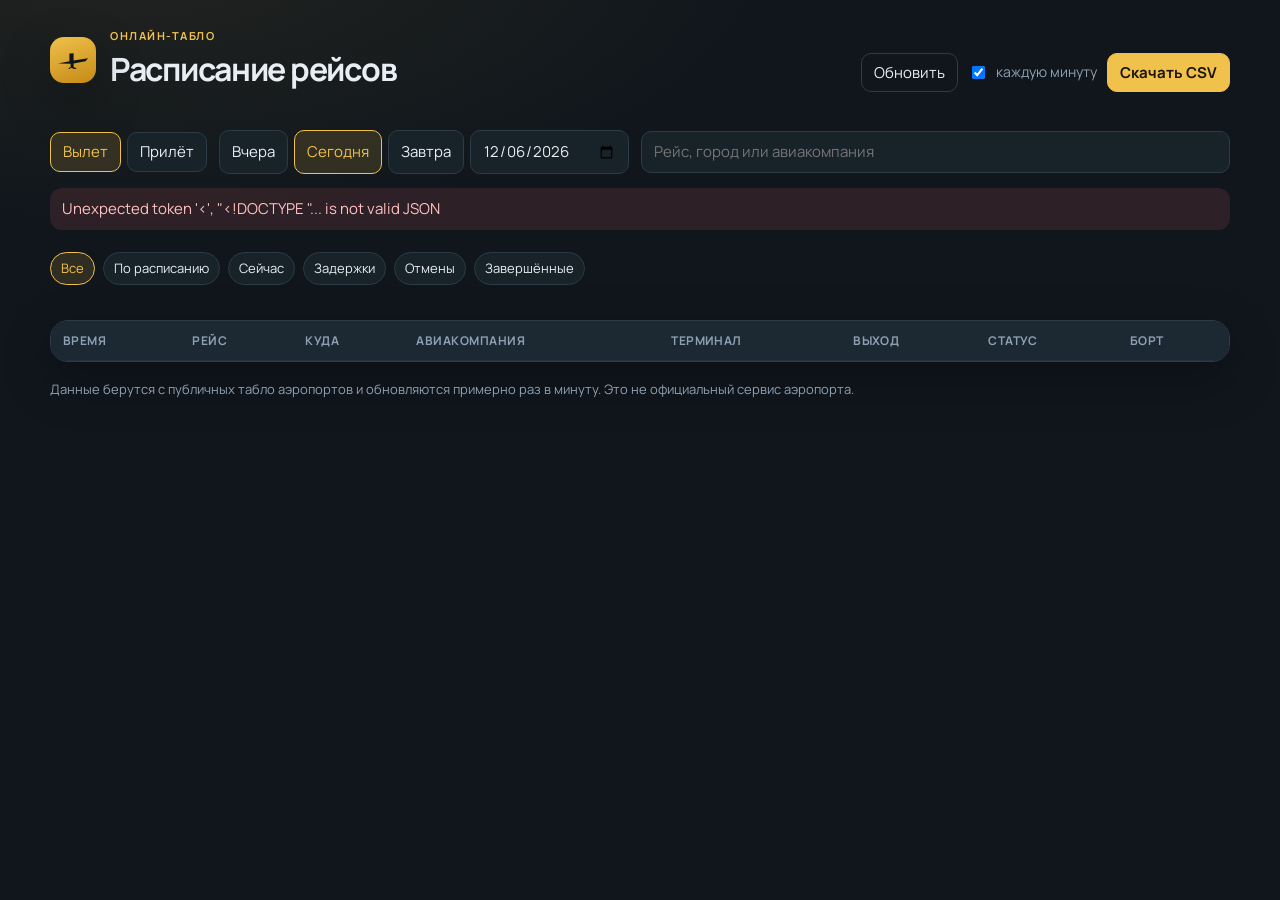
==== static/index.html @ a6740077 "Add a web board for public airport timetables. Co-authored-by: Cursor <cursoragent@cursor.com>" ====
<!DOCTYPE html>
<html lang="ru">
<head>
  <meta charset="utf-8">
  <meta name="viewport" content="width=device-width, initial-scale=1">
  <title>Табло — расписание аэропортов</title>
  <link rel="preconnect" href="https://fonts.googleapis.com">
  <link rel="preconnect" href="https://fonts.gstatic.com" crossorigin>
  <link href="https://fonts.googleapis.com/css2?family=IBM+Plex+Mono:wght@500;600&family=Manrope:wght@400;500;600;700&display=swap" rel="stylesheet">
  <link rel="icon" href="data:image/svg+xml,%3Csvg xmlns='http://www.w3.org/2000/svg' viewBox='0 0 32 32'%3E%3Crect width='32' height='32' rx='6' fill='%2310161d'/%3E%3Cpath fill='%23f0c14b' d='M4 18.5 14 16.2 14 8.2c0-.8.7-1.4 1.5-1.2.6.1 1 .7 1 1.3v7.6l10.2-2.2c.8-.2 1.6.4 1.6 1.2 0 .5-.3 1-.8 1.2L16.5 19.4V24l2.2 1.3c.4.2.5.6.3 1l-.4.6c-.2.3-.6.4-.9.2L15 25.4l-2.7 1.7c-.3.2-.7.1-.9-.2l-.4-.6c-.2-.4-.1-.8.3-1L13.5 24v-4.6L4.8 21.1c-.5.2-.8-.7-.8-1.2 0-.8.8-1.4 1.6-1.2z'/%3E%3C/svg%3E">
  <link rel="stylesheet" href="/static/styles.css">
</head>
<body>
  <div class="page">
    <header class="top">
      <div class="brand">
        <span class="mark" aria-hidden="true"></span>
        <div>
          <p class="eyebrow">Онлайн-табло</p>
          <h1>Расписание рейсов</h1>
        </div>
      </div>
      <div class="actions">
        <button type="button" id="refresh" class="ghost">Обновить</button>
        <label class="check"><input type="checkbox" id="auto" checked> каждую минуту</label>
        <button type="button" id="csv" class="solid">Скачать CSV</button>
      </div>
    </header>

    <section id="airports" class="airports" aria-label="Аэропорты"></section>

    <section class="toolbar">
      <div class="segment" role="tablist" aria-label="Направление">
        <button type="button" data-direction="departure" class="is-on" role="tab">Вылет</button>
        <button type="button" data-direction="arrival" role="tab">Прилёт</button>
      </div>
      <div id="dates" class="dates">
        <button type="button" data-shift="-1">Вчера</button>
        <button type="button" data-shift="0">Сегодня</button>
        <button type="button" data-shift="1">Завтра</button>
        <input id="date" type="date" aria-label="Дата">
      </div>
      <label class="search">
        <span class="sr">Поиск</span>
        <input id="query" type="search" placeholder="Рейс, город или авиакомпания" autocomplete="off">
      </label>
    </section>

    <p id="notice" class="banner" hidden></p>
    <p id="error" class="banner bad" hidden></p>

    <section id="stats" class="stats" aria-live="polite"></section>
    <div id="chips" class="chips" role="toolbar" aria-label="Фильтр статуса"></div>
    <p id="meta" class="meta"></p>

    <div class="board" id="board">
      <table>
        <thead>
          <tr>
            <th>Время</th>
            <th>Рейс</th>
            <th id="city-head">Куда</th>
            <th>Авиакомпания</th>
            <th>Терминал</th>
            <th id="gate-head">Выход</th>
            <th>Статус</th>
            <th>Борт</th>
          </tr>
        </thead>
        <tbody id="rows"></tbody>
      </table>
    </div>
    <p id="empty" class="empty" hidden>На эту дату рейсов нет.</p>

    <footer>
      <p>Данные берутся с публичных табло аэропортов и обновляются примерно раз в минуту. Это не официальный сервис аэропорта.</p>
    </footer>
  </div>
  <script src="/static/app.js"></script>
</body>
</html>
---- static/styles.css ----
:root {
  --bg: #10161c;
  --bg-raised: #182229;
  --bg-row: #141c23;
  --line: #2c3b48;
  --text: #e8eef4;
  --muted: #8ea0b3;
  --amber: #f0c14b;
  --amber-dim: rgba(240, 193, 75, 0.14);
  --good: #3dce97;
  --delay: #f0a35e;
  --bad: #ff6d6d;
  --info: #7eb6ff;
  --done: #9aa8b8;
  --shadow: 0 18px 50px rgba(0, 0, 0, 0.28);
  --mono: "IBM Plex Mono", "Cascadia Mono", Consolas, monospace;
  --sans: "Manrope", "Segoe UI", sans-serif;
}

* { box-sizing: border-box; }

html, body {
  margin: 0;
  min-height: 100%;
  background:
    radial-gradient(1200px 500px at 10% -10%, rgba(240, 193, 75, 0.08), transparent 55%),
    var(--bg);
  color: var(--text);
  font-family: var(--sans);
}

body {
  font-size: 15px;
  line-height: 1.45;
}

button, input { font: inherit; color: inherit; }

button {
  cursor: pointer;
  border: 1px solid var(--line);
  background: var(--bg-raised);
  border-radius: 10px;
  padding: 8px 12px;
}

button:hover { border-color: #476076; }

button.is-on,
.airport.is-on {
  background: var(--amber-dim);
  border-color: var(--amber);
  color: var(--amber);
}

.page {
  width: min(1180px, calc(100% - 32px));
  margin: 0 auto;
  padding: 28px 0 48px;
}

.top {
  display: flex;
  justify-content: space-between;
  gap: 20px;
  align-items: flex-end;
  margin-bottom: 22px;
}

.brand { display: flex; gap: 14px; align-items: center; }

.mark {
  width: 46px;
  height: 46px;
  border-radius: 14px;
  background:
    linear-gradient(160deg, #f0c14b, #c48a16);
  position: relative;
  box-shadow: var(--shadow);
}

.mark::before {
  content: "";
  position: absolute;
  inset: 13px 8px 14px;
  background: #10161c;
  clip-path: polygon(0 70%, 38% 58%, 38% 18%, 52% 16%, 52% 54%, 100% 42%, 92% 58%, 52% 70%, 52% 88%, 62% 96%, 58% 100%, 42% 92%, 38% 100%, 34% 96%, 42% 88%, 42% 72%);
}

.eyebrow {
  margin: 0;
  color: var(--amber);
  letter-spacing: 0.14em;
  text-transform: uppercase;
  font-size: 11px;
  font-weight: 700;
}

h1 {
  margin: 2px 0 0;
  font-size: 32px;
  letter-spacing: -0.04em;
  font-weight: 700;
}

.actions { display: flex; gap: 10px; align-items: center; flex-wrap: wrap; }

.ghost { background: transparent; }

.solid {
  background: var(--amber);
  color: #1b1404;
  border-color: var(--amber);
  font-weight: 700;
}

.check {
  display: flex;
  gap: 8px;
  align-items: center;
  color: var(--muted);
  font-size: 14px;
}

.airports {
  display: grid;
  grid-template-columns: repeat(3, 1fr);
  gap: 12px;
  margin-bottom: 16px;
}

.airport {
  text-align: left;
  padding: 14px 16px;
  border-radius: 16px;
  background: var(--bg-raised);
}

.airport .code {
  font-family: var(--mono);
  font-size: 20px;
  letter-spacing: 0.04em;
}

.airport .name { display: block; margin-top: 4px; font-weight: 700; }
.airport .city { color: var(--muted); font-size: 13px; }
.airport.is-on .name,
.airport.is-on .city { color: var(--text); }
.airport.is-on .code { color: var(--amber); }

.toolbar {
  display: grid;
  grid-template-columns: auto auto 1fr;
  gap: 12px;
  align-items: center;
  margin-bottom: 14px;
}

.segment, .dates { display: flex; gap: 6px; flex-wrap: wrap; }

.search input,
#date {
  width: 100%;
  background: var(--bg-raised);
  border: 1px solid var(--line);
  border-radius: 10px;
  padding: 9px 12px;
  outline: none;
}

#date { width: auto; }

.search input:focus,
#date:focus { border-color: var(--amber); }

.banner {
  margin: 0 0 12px;
  padding: 10px 12px;
  border-radius: 12px;
  background: var(--amber-dim);
  color: #ffe7ad;
}

.banner.bad {
  background: rgba(255, 109, 109, 0.12);
  color: #ffc1c1;
}

.stats {
  display: flex;
  gap: 18px;
  flex-wrap: wrap;
  color: var(--muted);
  font-size: 13px;
  margin-bottom: 10px;
}

.stats strong { color: var(--text); font-variant-numeric: tabular-nums; }

.chips { display: flex; gap: 8px; flex-wrap: wrap; margin-bottom: 8px; }

.chips button { padding: 6px 10px; border-radius: 999px; font-size: 13px; }

.meta { min-height: 1.3em; color: var(--muted); font-size: 13px; margin: 0 0 10px; }
.meta a { color: var(--amber); }

.board {
  overflow: auto;
  border: 1px solid var(--line);
  border-radius: 18px;
  background: #121a21;
  box-shadow: var(--shadow);
}

table { width: 100%; border-collapse: collapse; min-width: 860px; }

th, td {
  padding: 11px 12px;
  text-align: left;
  border-bottom: 1px solid #243140;
  vertical-align: top;
}

th {
  position: sticky;
  top: 0;
  background: #1c2832;
  color: var(--muted);
  font-size: 12px;
  font-weight: 700;
  letter-spacing: 0.04em;
  text-transform: uppercase;
}

tr:last-child td { border-bottom: 0; }
tbody tr:hover td { background: rgba(255, 255, 255, 0.025); }

.when {
  font-family: var(--mono);
  color: var(--amber);
  font-weight: 600;
  white-space: nowrap;
}

.when small, .sub {
  display: block;
  margin-top: 3px;
  color: var(--muted);
  font-family: var(--sans);
  font-weight: 500;
  font-size: 12px;
}

.flight-no {
  font-family: var(--mono);
  font-weight: 600;
  letter-spacing: 0.03em;
}

.city-code {
  color: var(--muted);
  font-family: var(--mono);
  font-size: 12px;
}

.pill {
  display: inline-block;
  padding: 3px 8px;
  border-radius: 999px;
  background: rgba(61, 206, 151, 0.12);
  color: var(--good);
  font-size: 13px;
}

.pill.delay { background: rgba(240, 163, 94, 0.14); color: var(--delay); }
.pill.bad { background: rgba(255, 109, 109, 0.14); color: var(--bad); }
.pill.info { background: rgba(126, 182, 255, 0.14); color: var(--info); }
.pill.done { background: rgba(154, 168, 184, 0.12); color: var(--done); }

.late { color: var(--delay); font-family: var(--mono); font-size: 12px; }

.empty { color: var(--muted); padding: 28px 4px; }

footer { margin-top: 18px; color: var(--muted); font-size: 13px; }

.sr {
  position: absolute;
  width: 1px;
  height: 1px;
  overflow: hidden;
  clip: rect(0 0 0 0);
}

.board.is-loading { opacity: 0.55; }

@media (max-width: 900px) {
  .toolbar, .airports, .top { grid-template-columns: 1fr; display: grid; }
  h1 { font-size: 26px; }
  .page { width: min(100% - 20px, 1180px); }
}
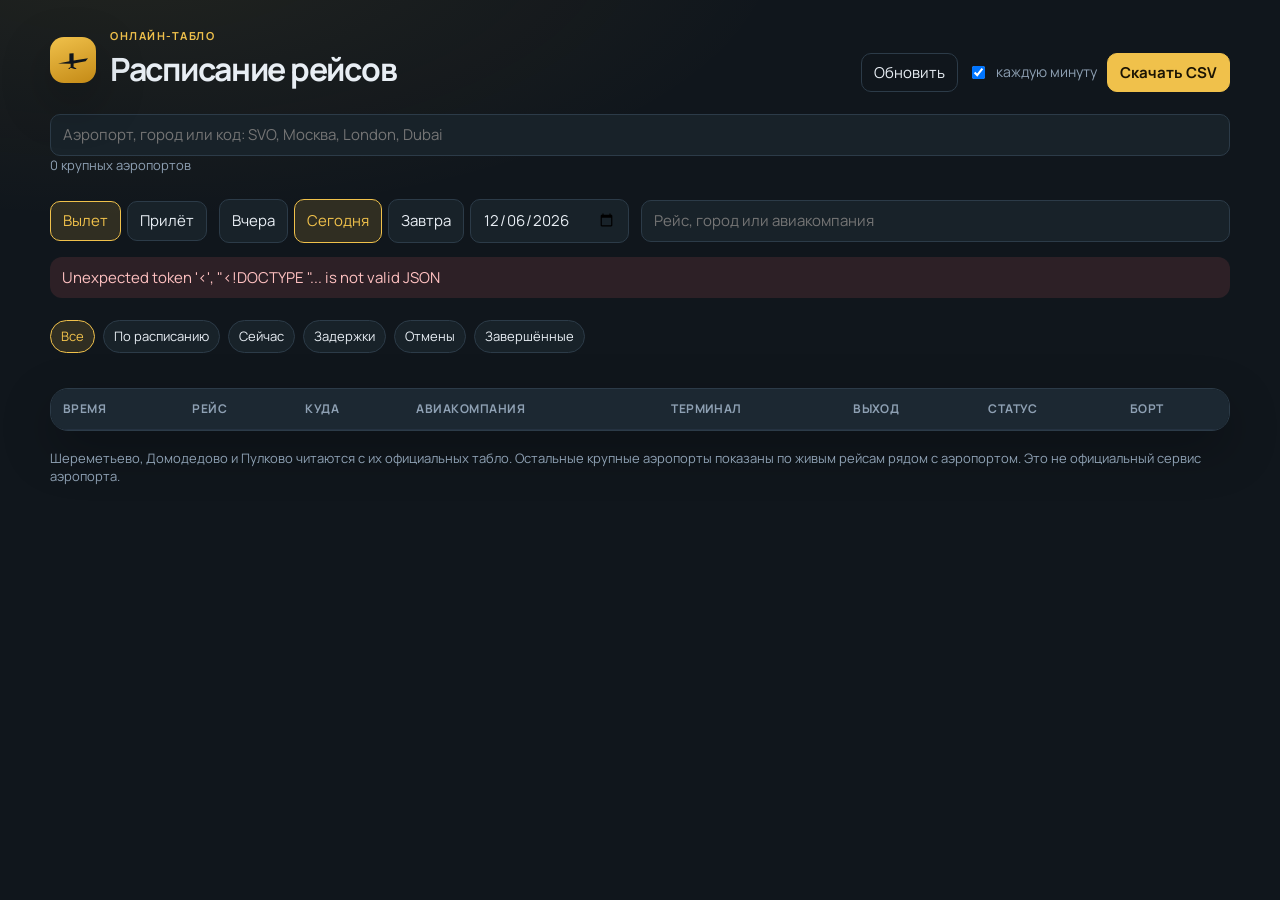
==== commit 90371709: "Show live flights for major airports worldwide. Co-authored-by: Cursor <cursoragent@cursor.com>" ====
--- a/static/index.html
+++ b/static/index.html
@@ -27,7 +27,15 @@
       </div>
     </header>
 
-    <section id="airports" class="airports" aria-label="Аэропорты"></section>
+    <section class="picker" aria-label="Аэропорт">
+      <label class="search">
+        <span class="sr">Аэропорт</span>
+        <input id="airport-query" type="search" placeholder="Аэропорт, город или код: SVO, Москва, London, Dubai" autocomplete="off">
+      </label>
+      <div id="airport-results" class="results" hidden></div>
+      <p id="airport-count" class="meta"></p>
+      <div id="popular" class="popular"></div>
+    </section>
 
     <section class="toolbar">
       <div class="segment" role="tablist" aria-label="Направление">
@@ -73,7 +81,7 @@
     <p id="empty" class="empty" hidden>На эту дату рейсов нет.</p>
 
     <footer>
-      <p>Данные берутся с публичных табло аэропортов и обновляются примерно раз в минуту. Это не официальный сервис аэропорта.</p>
+      <p>Шереметьево, Домодедово и Пулково читаются с их официальных табло. Остальные крупные аэропорты показаны по живым рейсам рядом с аэропортом. Это не официальный сервис аэропорта.</p>
     </footer>
   </div>
   <script src="/static/app.js"></script>
--- a/static/styles.css
+++ b/static/styles.css
@@ -293,6 +293,37 @@
 
 .board.is-loading { opacity: 0.55; }
 
+.picker { margin-bottom: 14px; }
+
+.results {
+  margin-top: 8px;
+  border: 1px solid var(--line);
+  border-radius: 14px;
+  background: #182229;
+  overflow: auto;
+  max-height: 320px;
+}
+
+.results button {
+  display: grid;
+  grid-template-columns: 58px 1fr auto;
+  gap: 10px;
+  width: 100%;
+  text-align: left;
+  border: 0;
+  border-bottom: 1px solid #243140;
+  border-radius: 0;
+  background: transparent;
+  align-items: center;
+}
+
+.results button:last-child { border-bottom: 0; }
+.results .code { font-family: var(--mono); color: var(--amber); }
+.results .city { color: var(--muted); font-size: 13px; }
+
+.popular { display: flex; gap: 6px; flex-wrap: wrap; }
+.popular button { padding: 6px 10px; border-radius: 999px; font-family: var(--mono); font-size: 13px; }
+
 @media (max-width: 900px) {
   .toolbar, .airports, .top { grid-template-columns: 1fr; display: grid; }
   h1 { font-size: 26px; }
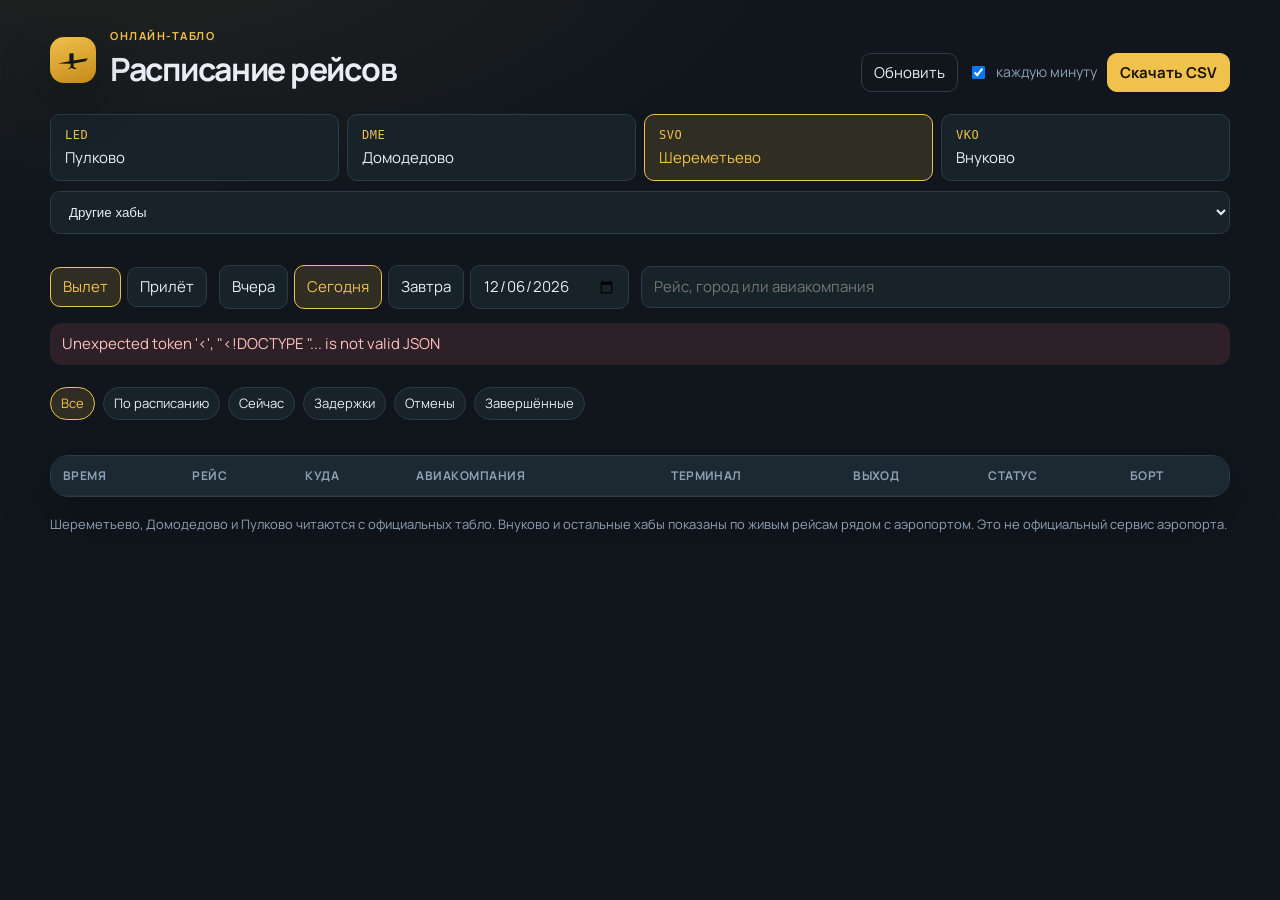
==== commit 597b443c: "Limit the board to four Russian airports and major hubs outside Europe. Co-authored-by: Cursor <curs" ====
--- a/static/index.html
+++ b/static/index.html
@@ -28,13 +28,19 @@
     </header>
 
     <section class="picker" aria-label="Аэропорт">
-      <label class="search">
-        <span class="sr">Аэропорт</span>
-        <input id="airport-query" type="search" placeholder="Аэропорт, город или код: SVO, Москва, London, Dubai" autocomplete="off">
+      <div id="primary" class="primary" role="tablist" aria-label="Основные аэропорты">
+        <button type="button" role="tab" data-code="LED"><span class="code">LED</span><span>Пулково</span></button>
+        <button type="button" role="tab" data-code="DME"><span class="code">DME</span><span>Домодедово</span></button>
+        <button type="button" role="tab" data-code="SVO" class="is-on"><span class="code">SVO</span><span>Шереметьево</span></button>
+        <button type="button" role="tab" data-code="VKO"><span class="code">VKO</span><span>Внуково</span></button>
+      </div>
+      <label class="hubs">
+        <span class="sr">Другие хабы</span>
+        <select id="hubs" aria-label="Другие хабы">
+          <option value="">Другие хабы</option>
+        </select>
       </label>
-      <div id="airport-results" class="results" hidden></div>
       <p id="airport-count" class="meta"></p>
-      <div id="popular" class="popular"></div>
     </section>
 
     <section class="toolbar">
@@ -81,7 +87,7 @@
     <p id="empty" class="empty" hidden>На эту дату рейсов нет.</p>
 
     <footer>
-      <p>Шереметьево, Домодедово и Пулково читаются с их официальных табло. Остальные крупные аэропорты показаны по живым рейсам рядом с аэропортом. Это не официальный сервис аэропорта.</p>
+      <p>Шереметьево, Домодедово и Пулково читаются с официальных табло. Внуково и остальные хабы показаны по живым рейсам рядом с аэропортом. Это не официальный сервис аэропорта.</p>
     </footer>
   </div>
   <script src="/static/app.js"></script>
--- a/static/styles.css
+++ b/static/styles.css
@@ -157,6 +157,7 @@
 }
 
 .segment, .dates { display: flex; gap: 6px; flex-wrap: wrap; }
+.dates[hidden] { display: none; }
 
 .search input,
 #date {
@@ -295,37 +296,45 @@
 
 .picker { margin-bottom: 14px; }
 
-.results {
-  margin-top: 8px;
+.primary {
+  display: grid;
+  grid-template-columns: repeat(4, 1fr);
+  gap: 8px;
+}
+
+.primary button {
+  display: flex;
+  flex-direction: column;
+  align-items: flex-start;
+  gap: 2px;
+  width: 100%;
+  padding: 12px 14px;
+  text-align: left;
+}
+
+.primary .code {
+  font-family: var(--mono);
+  font-size: 12px;
+  letter-spacing: 0.04em;
+  color: var(--amber);
+}
+
+.hubs { display: block; margin-top: 10px; }
+
+.hubs select {
+  width: 100%;
+  background: var(--bg-raised);
+  color: var(--text);
   border: 1px solid var(--line);
-  border-radius: 14px;
-  background: #182229;
-  overflow: auto;
-  max-height: 320px;
-}
-
-.results button {
-  display: grid;
-  grid-template-columns: 58px 1fr auto;
-  gap: 10px;
-  width: 100%;
-  text-align: left;
-  border: 0;
-  border-bottom: 1px solid #243140;
-  border-radius: 0;
-  background: transparent;
-  align-items: center;
-}
-
-.results button:last-child { border-bottom: 0; }
-.results .code { font-family: var(--mono); color: var(--amber); }
-.results .city { color: var(--muted); font-size: 13px; }
-
-.popular { display: flex; gap: 6px; flex-wrap: wrap; }
-.popular button { padding: 6px 10px; border-radius: 999px; font-family: var(--mono); font-size: 13px; }
+  border-radius: 10px;
+  padding: 12px 14px;
+}
+
+.hubs select:focus { outline: 1px solid var(--amber); outline-offset: 1px; }
 
 @media (max-width: 900px) {
   .toolbar, .airports, .top { grid-template-columns: 1fr; display: grid; }
   h1 { font-size: 26px; }
   .page { width: min(100% - 20px, 1180px); }
-}
+  .primary { grid-template-columns: 1fr 1fr; }
+}
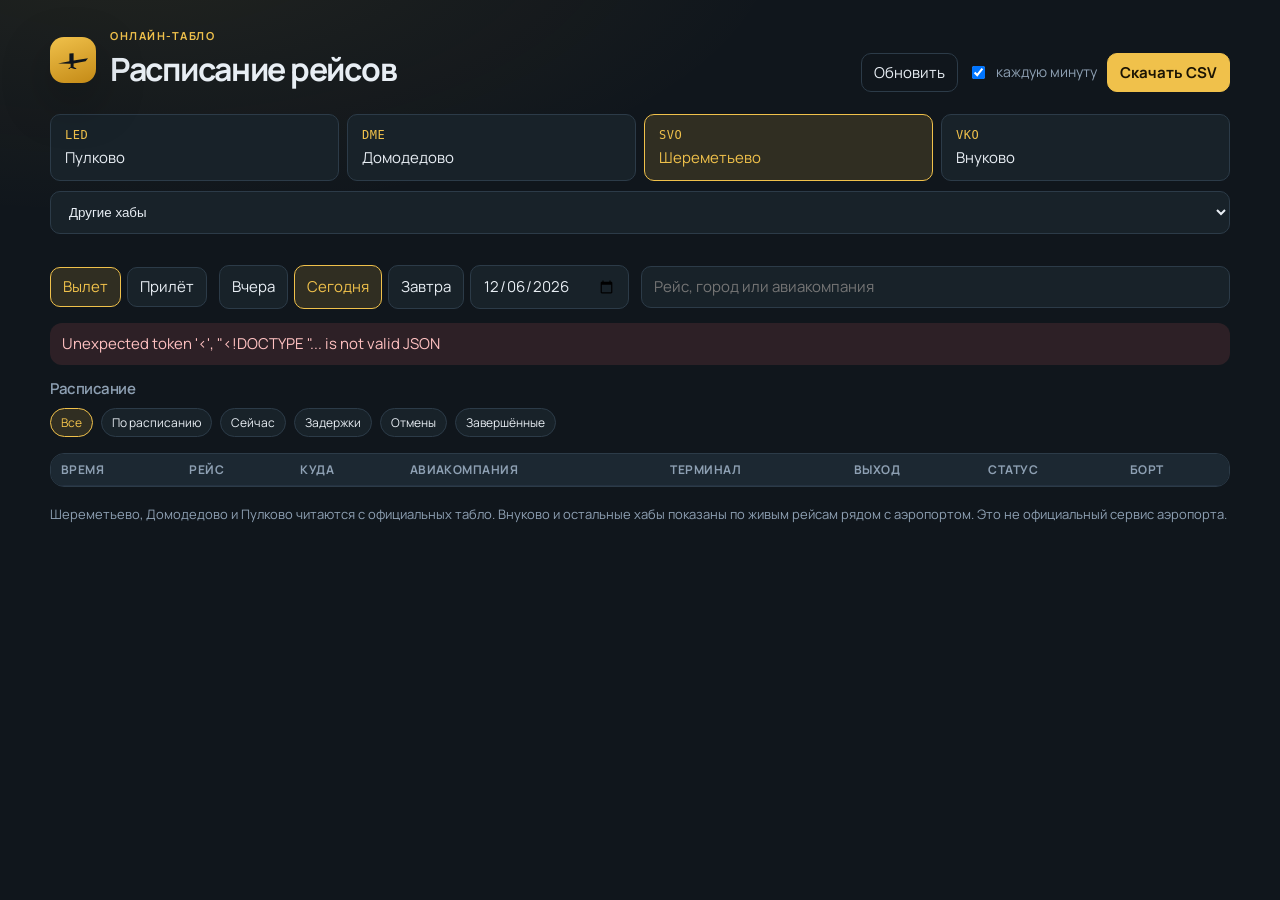
==== commit 4135f553: "Show where flights go and keep the timetable compact. Co-authored-by: Cursor <cursoragent@cursor.com" ====
--- a/static/index.html
+++ b/static/index.html
@@ -63,28 +63,51 @@
     <p id="notice" class="banner" hidden></p>
     <p id="error" class="banner bad" hidden></p>
 
-    <section id="stats" class="stats" aria-live="polite"></section>
-    <div id="chips" class="chips" role="toolbar" aria-label="Фильтр статуса"></div>
-    <p id="meta" class="meta"></p>
+    <section id="analytics" class="analytics" aria-label="Аналитика направлений" hidden>
+      <div class="analytics-head">
+        <h2>Направления</h2>
+        <p id="analytics-note"></p>
+      </div>
+      <div id="analytics-cards" class="cards"></div>
+      <div id="analytics-split" class="split" hidden></div>
+      <div class="analytics-grid">
+        <div>
+          <h3>Страны</h3>
+          <div id="analytics-countries" class="bars"></div>
+        </div>
+        <div>
+          <h3>Города</h3>
+          <div id="analytics-cities" class="bars"></div>
+        </div>
+      </div>
+    </section>
 
-    <div class="board" id="board">
-      <table>
-        <thead>
-          <tr>
-            <th>Время</th>
-            <th>Рейс</th>
-            <th id="city-head">Куда</th>
-            <th>Авиакомпания</th>
-            <th>Терминал</th>
-            <th id="gate-head">Выход</th>
-            <th>Статус</th>
-            <th>Борт</th>
-          </tr>
-        </thead>
-        <tbody id="rows"></tbody>
-      </table>
-    </div>
-    <p id="empty" class="empty" hidden>На эту дату рейсов нет.</p>
+    <section class="schedule" aria-label="Расписание">
+      <div class="schedule-head">
+        <h2>Расписание</h2>
+        <p id="meta" class="meta"></p>
+      </div>
+      <div id="chips" class="chips" role="toolbar" aria-label="Фильтр статуса"></div>
+      <section id="stats" class="stats" aria-live="polite"></section>
+      <div class="board" id="board">
+        <table>
+          <thead>
+            <tr>
+              <th>Время</th>
+              <th>Рейс</th>
+              <th id="city-head">Куда</th>
+              <th>Авиакомпания</th>
+              <th>Терминал</th>
+              <th id="gate-head">Выход</th>
+              <th>Статус</th>
+              <th>Борт</th>
+            </tr>
+          </thead>
+          <tbody id="rows"></tbody>
+        </table>
+      </div>
+      <p id="empty" class="empty" hidden>На эту дату рейсов нет.</p>
+    </section>
 
     <footer>
       <p>Шереметьево, Домодедово и Пулково читаются с официальных табло. Внуково и остальные хабы показаны по живым рейсам рядом с аэропортом. Это не официальный сервис аэропорта.</p>
--- a/static/styles.css
+++ b/static/styles.css
@@ -189,37 +189,159 @@
 
 .stats {
   display: flex;
-  gap: 18px;
+  gap: 14px;
   flex-wrap: wrap;
   color: var(--muted);
-  font-size: 13px;
-  margin-bottom: 10px;
+  font-size: 12px;
+  margin: 0 0 8px;
 }
 
 .stats strong { color: var(--text); font-variant-numeric: tabular-nums; }
 
 .chips { display: flex; gap: 8px; flex-wrap: wrap; margin-bottom: 8px; }
 
-.chips button { padding: 6px 10px; border-radius: 999px; font-size: 13px; }
-
-.meta { min-height: 1.3em; color: var(--muted); font-size: 13px; margin: 0 0 10px; }
+.chips button { padding: 5px 10px; border-radius: 999px; font-size: 12px; }
+
+.meta { min-height: 1.3em; color: var(--muted); font-size: 13px; margin: 0; }
 .meta a { color: var(--amber); }
 
-.board {
-  overflow: auto;
+.analytics {
+  margin: 0 0 16px;
+  padding: 16px 16px 12px;
   border: 1px solid var(--line);
   border-radius: 18px;
   background: #121a21;
-  box-shadow: var(--shadow);
+}
+
+.analytics-head,
+.schedule-head {
+  display: flex;
+  justify-content: space-between;
+  gap: 12px;
+  align-items: baseline;
+}
+
+.analytics-head { margin-bottom: 12px; }
+
+h2 {
+  margin: 0;
+  font-size: 18px;
+  letter-spacing: -0.03em;
+}
+
+h3 {
+  margin: 0 0 8px;
+  color: var(--muted);
+  font-size: 12px;
+  font-weight: 700;
+  letter-spacing: 0.06em;
+  text-transform: uppercase;
+}
+
+#analytics-note { margin: 0; color: var(--muted); font-size: 13px; text-align: right; }
+
+.cards {
+  display: grid;
+  grid-template-columns: repeat(4, 1fr);
+  gap: 8px;
+}
+
+.card {
+  padding: 12px 14px;
+  border-radius: 14px;
+  background: var(--bg-raised);
+  border: 1px solid transparent;
+}
+
+.card strong {
+  display: block;
+  font-size: 30px;
+  line-height: 1.05;
+  letter-spacing: -0.04em;
+  font-variant-numeric: tabular-nums;
+}
+
+.card span { color: var(--muted); font-size: 13px; }
+.card small { display: block; margin-top: 4px; color: var(--muted); font-size: 12px; }
+.card.ru { border-color: rgba(240, 193, 75, 0.45); }
+.card.ru strong { color: var(--amber); }
+.card.foreign strong { color: var(--info); }
+
+.split {
+  display: flex;
+  height: 8px;
+  margin: 12px 0 14px;
+  overflow: hidden;
+  border-radius: 999px;
+  background: #243140;
+}
+
+.split-ru { background: var(--amber); }
+.split-foreign { background: var(--info); }
+.split-unknown { background: #3c4d5c; }
+
+.analytics-grid {
+  display: grid;
+  grid-template-columns: 1fr 1fr;
+  gap: 18px;
+}
+
+.bar-row {
+  display: grid;
+  grid-template-columns: minmax(88px, 132px) 1fr 32px;
+  gap: 8px;
+  align-items: center;
+  margin-bottom: 7px;
+}
+
+.bar-name {
+  overflow: hidden;
+  font-size: 14px;
+  text-overflow: ellipsis;
+  white-space: nowrap;
+}
+
+.bar-track {
+  height: 7px;
+  overflow: hidden;
+  border-radius: 999px;
+  background: #243140;
+}
+
+.bar-fill {
+  display: block;
+  height: 100%;
+  border-radius: 999px;
+  background: var(--amber);
+}
+
+.bar-value {
+  font-family: var(--mono);
+  font-size: 13px;
+  text-align: right;
+}
+
+.quiet { margin: 0; color: var(--muted); font-size: 13px; }
+
+.schedule-head { margin-bottom: 8px; }
+.schedule h2 { color: var(--muted); font-size: 15px; font-weight: 600; }
+
+.board {
+  max-height: 320px;
+  overflow: auto;
+  border: 1px solid var(--line);
+  border-radius: 14px;
+  background: #121a21;
 }
 
 table { width: 100%; border-collapse: collapse; min-width: 860px; }
 
 th, td {
-  padding: 11px 12px;
+  padding: 7px 10px;
   text-align: left;
   border-bottom: 1px solid #243140;
   vertical-align: top;
+  font-size: 13px;
 }
 
 th {
@@ -336,5 +458,7 @@
   .toolbar, .airports, .top { grid-template-columns: 1fr; display: grid; }
   h1 { font-size: 26px; }
   .page { width: min(100% - 20px, 1180px); }
-  .primary { grid-template-columns: 1fr 1fr; }
-}
+  .primary, .cards, .analytics-grid { grid-template-columns: 1fr 1fr; }
+  .analytics-head, .schedule-head { display: block; }
+  #analytics-note, .schedule .meta { text-align: left; margin-top: 4px; }
+}
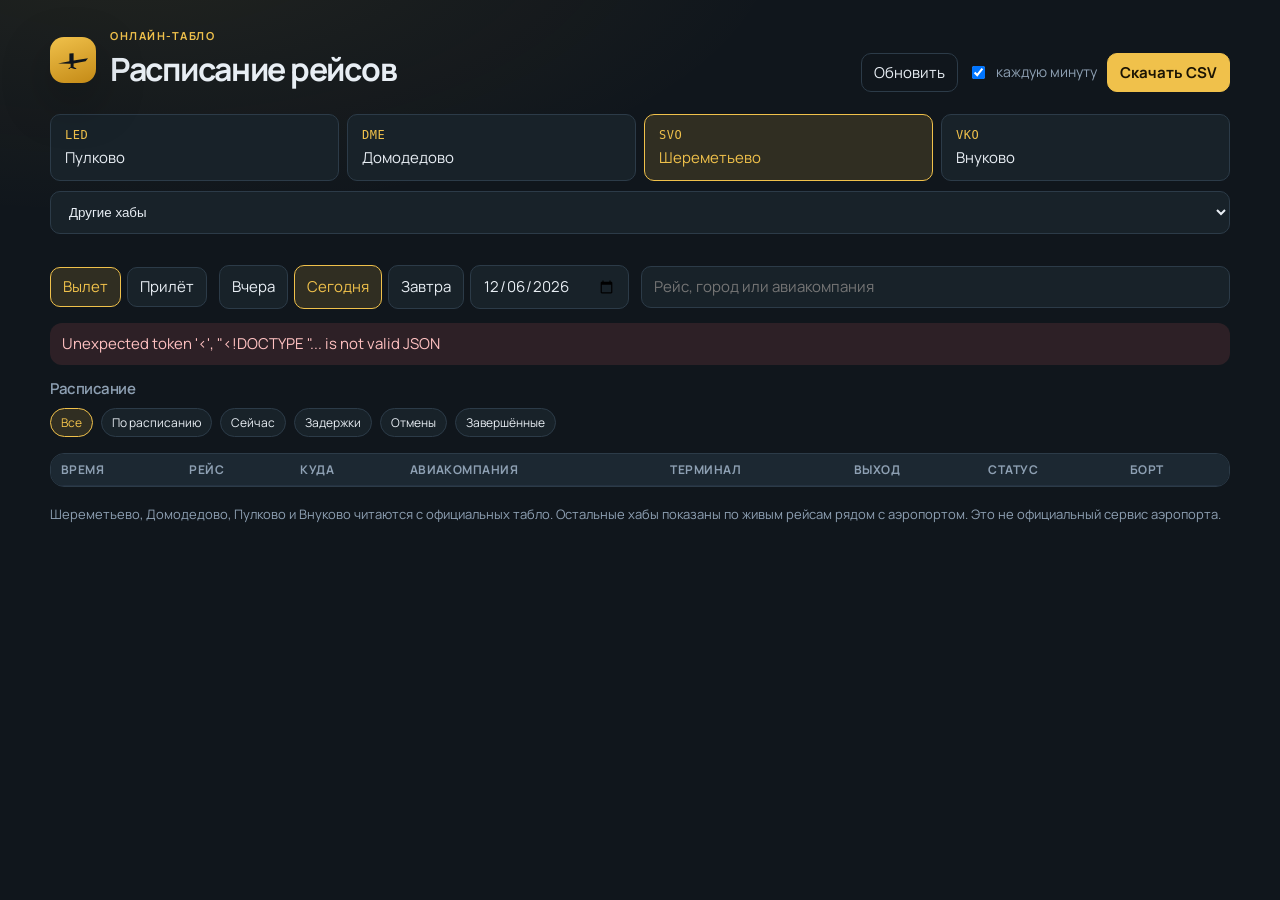
==== commit e40f67c8: "Read Vnukovo from its official board. Co-authored-by: Cursor <cursoragent@cursor.com>" ====
--- a/static/index.html
+++ b/static/index.html
@@ -110,7 +110,7 @@
     </section>
 
     <footer>
-      <p>Шереметьево, Домодедово и Пулково читаются с официальных табло. Внуково и остальные хабы показаны по живым рейсам рядом с аэропортом. Это не официальный сервис аэропорта.</p>
+      <p>Шереметьево, Домодедово, Пулково и Внуково читаются с официальных табло. Остальные хабы показаны по живым рейсам рядом с аэропортом. Это не официальный сервис аэропорта.</p>
     </footer>
   </div>
   <script src="/static/app.js"></script>
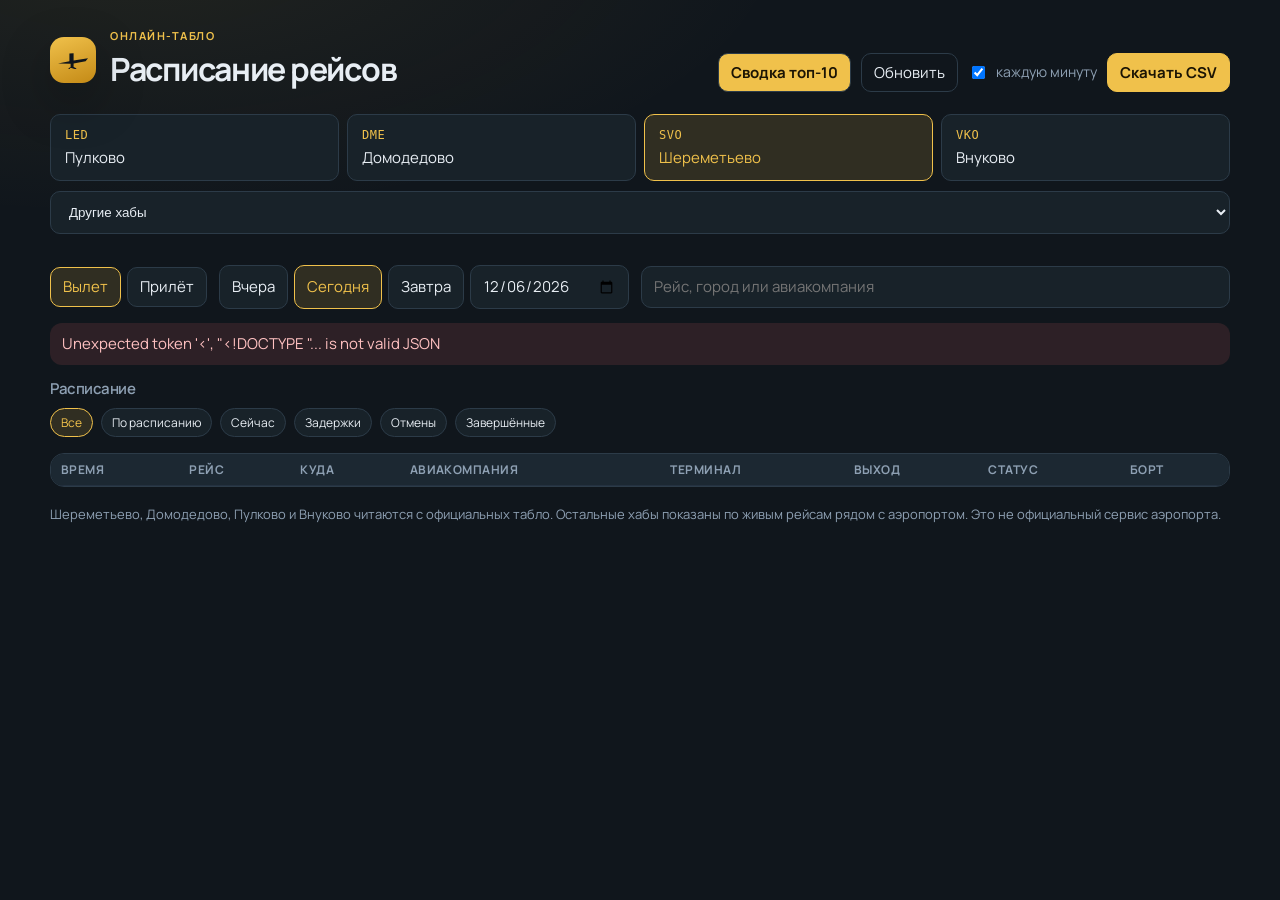
==== commit 033dad01: "Add a top-10 summary of flights by airline, route, month and week. Co-authored-by: Cursor <cursorage" ====
--- a/static/index.html
+++ b/static/index.html
@@ -21,6 +21,7 @@
         </div>
       </div>
       <div class="actions">
+        <a class="solid" href="/summary">Сводка топ-10</a>
         <button type="button" id="refresh" class="ghost">Обновить</button>
         <label class="check"><input type="checkbox" id="auto" checked> каждую минуту</label>
         <button type="button" id="csv" class="solid">Скачать CSV</button>
--- a/static/styles.css
+++ b/static/styles.css
@@ -107,6 +107,15 @@
 
 .ghost { background: transparent; }
 
+a.solid, a.ghost {
+  display: inline-flex;
+  align-items: center;
+  text-decoration: none;
+  border: 1px solid var(--line);
+  border-radius: 10px;
+  padding: 8px 12px;
+}
+
 .solid {
   background: var(--amber);
   color: #1b1404;
@@ -454,6 +463,30 @@
 
 .hubs select:focus { outline: 1px solid var(--amber); outline-offset: 1px; }
 
+.page.wide { width: min(1440px, calc(100% - 32px)); }
+
+.coverage { max-height: none; margin: 12px 0 22px; }
+
+.pivot { max-height: 70vh; }
+
+.pivot th, .pivot td, .coverage th, .coverage td { white-space: nowrap; }
+
+.pivot thead tr:nth-child(2) th { top: 31px; }
+
+.pivot td.merge {
+  vertical-align: middle;
+  font-weight: 600;
+  background: #18242e;
+}
+
+.pivot tr.group-start td { border-top: 1px solid #3d5163; }
+
+.pivot td.num, .pivot th { text-align: right; }
+
+.pivot td:first-child, .pivot th:first-child { text-align: left; }
+
+.card strong { font-size: 22px; letter-spacing: -0.03em; }
+
 @media (max-width: 900px) {
   .toolbar, .airports, .top { grid-template-columns: 1fr; display: grid; }
   h1 { font-size: 26px; }
